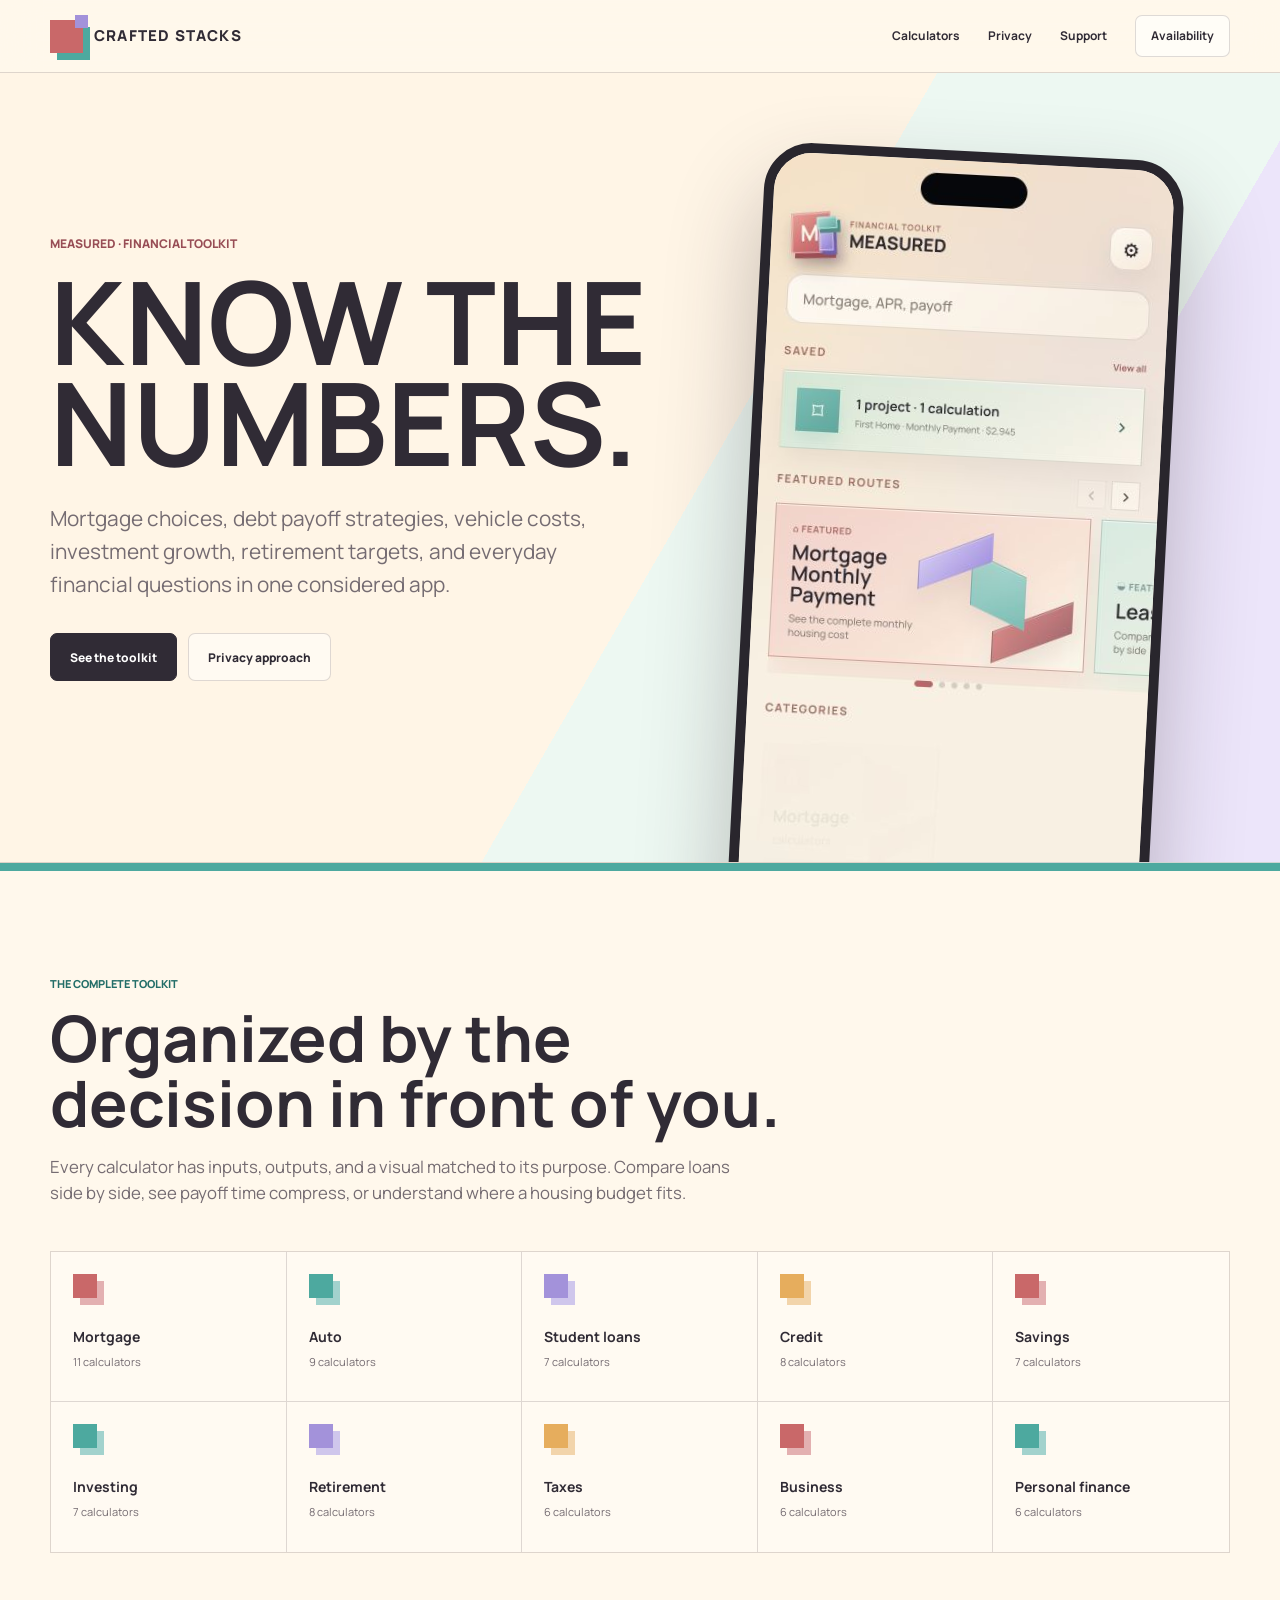
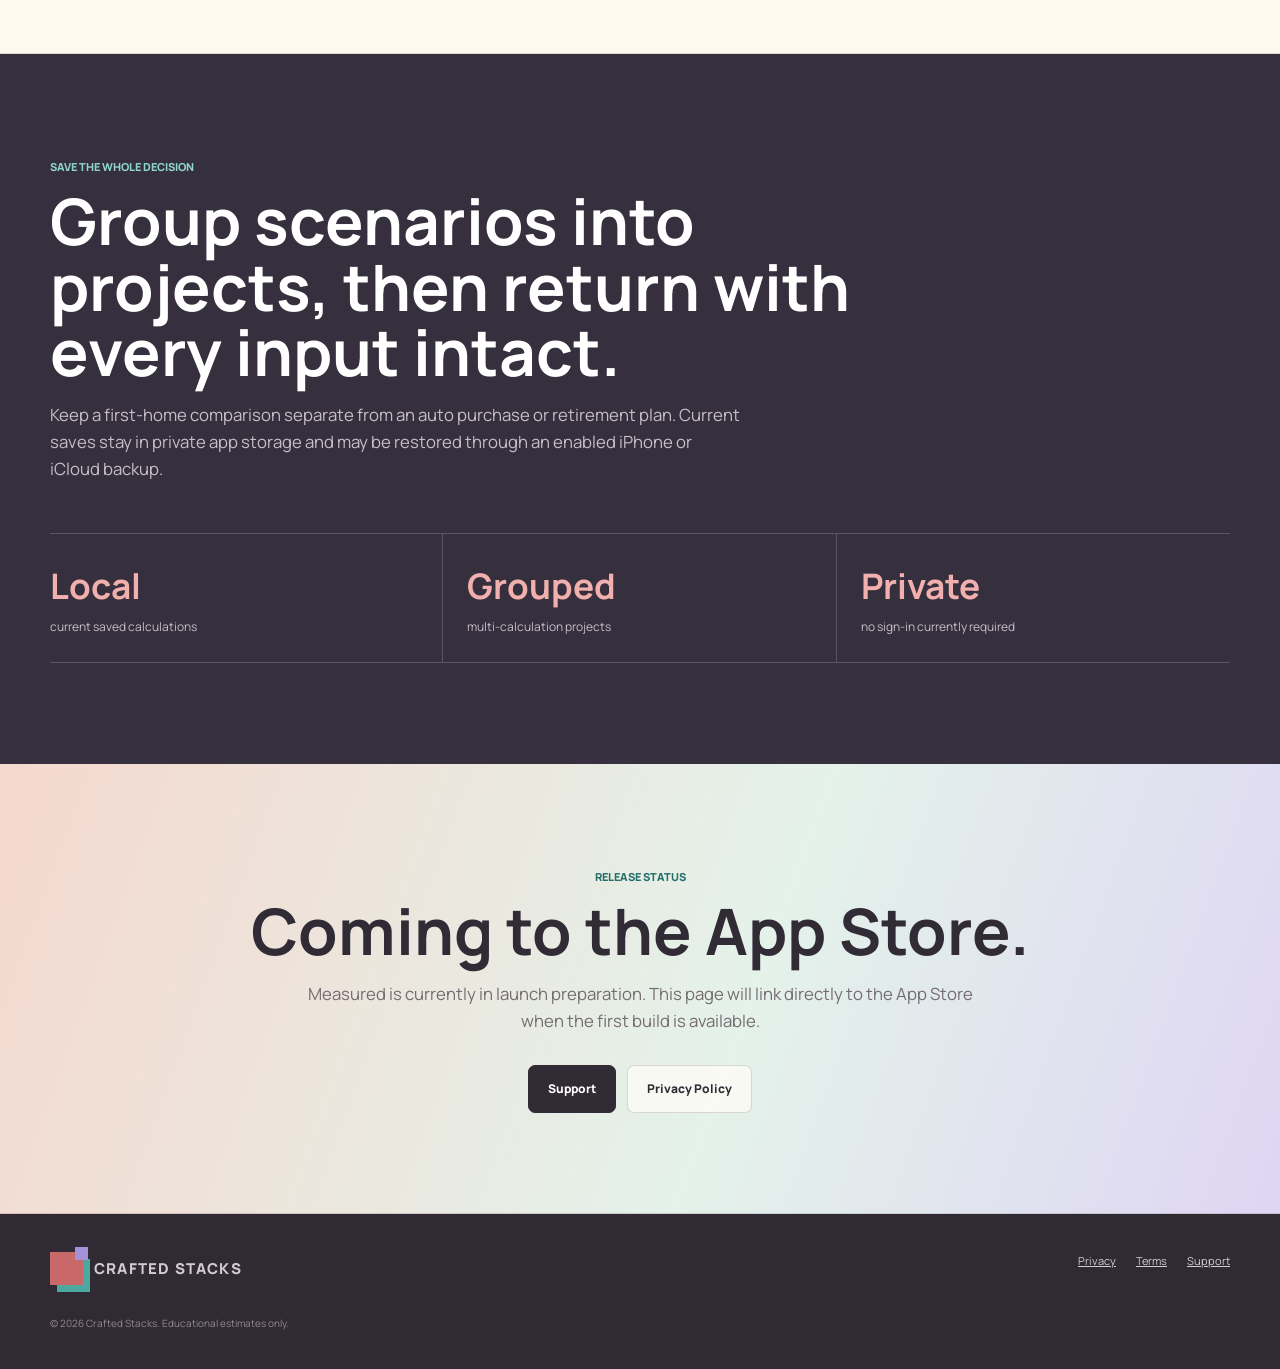
==== public/measured/index.html @ fae67d51 "Serve Cloudflare assets from public directory" ====
<!doctype html><html lang="en"><head><meta charset="UTF-8"><meta name="viewport" content="width=device-width,initial-scale=1"><meta name="description" content="Measured is a focused iPhone toolkit with 75 calculators for mortgages, debt, auto, savings, investing, retirement, taxes, and more."><title>Measured · Financial Calculators for iPhone</title><link rel="stylesheet" href="/styles.css"><script type="application/ld+json">{"@context":"https://schema.org","@type":"MobileApplication","name":"Measured","applicationCategory":"FinanceApplication","operatingSystem":"iOS","description":"75 focused calculators for mortgages, debt, auto, savings, investing, retirement, taxes, business, and personal finance.","publisher":{"@type":"Organization","name":"Crafted Stacks"}}</script></head><body>
<header class="site-header"><div class="shell nav"><a class="studio-mark" href="/"><span class="studio-symbol"></span>Crafted Stacks</a><nav class="nav-links"><a href="#calculators">Calculators</a><a href="/measured/privacy/">Privacy</a><a href="/measured/support/">Support</a><a class="nav-cta" href="#availability">Availability</a></nav></div></header>
<main><section class="hero"><div class="shell hero-inner"><div class="hero-copy"><p class="eyebrow">Measured · Financial toolkit</p><h1>Know the numbers.</h1><p class="hero-lede">Mortgage choices, debt payoff strategies, vehicle costs, investment growth, retirement targets, and everyday financial questions in one considered app.</p><div class="actions"><a class="button" href="#calculators">See the toolkit</a><a class="button secondary" href="/measured/privacy/">Privacy approach</a></div></div></div><figure class="hero-shot"><img src="/assets/measured-home.png" alt="Measured financial calculator app home screen"></figure></section>
<section class="band" id="calculators"><div class="shell"><span class="band-kicker">The complete toolkit</span><h2>Organized by the decision in front of you.</h2><p class="band-intro">Every calculator has inputs, outputs, and a visual matched to its purpose. Compare loans side by side, see payoff time compress, or understand where a housing budget fits.</p><div class="category-grid"><div class="category coral"><i></i><strong>Mortgage</strong><span>11 calculators</span></div><div class="category teal"><i></i><strong>Auto</strong><span>9 calculators</span></div><div class="category lavender"><i></i><strong>Student loans</strong><span>7 calculators</span></div><div class="category amber"><i></i><strong>Credit</strong><span>8 calculators</span></div><div class="category coral"><i></i><strong>Savings</strong><span>7 calculators</span></div><div class="category teal"><i></i><strong>Investing</strong><span>7 calculators</span></div><div class="category lavender"><i></i><strong>Retirement</strong><span>8 calculators</span></div><div class="category amber"><i></i><strong>Taxes</strong><span>6 calculators</span></div><div class="category coral"><i></i><strong>Business</strong><span>6 calculators</span></div><div class="category teal"><i></i><strong>Personal finance</strong><span>6 calculators</span></div></div></div></section>
<section class="band product-band"><div class="shell"><span class="band-kicker">Save the whole decision</span><h2>Group scenarios into projects, then return with every input intact.</h2><p class="band-intro">Keep a first-home comparison separate from an auto purchase or retirement plan. Current saves stay in private app storage and may be restored through an enabled iPhone or iCloud backup.</p><div class="proof-row"><div class="proof"><b>Local</b><span>current saved calculations</span></div><div class="proof"><b>Grouped</b><span>multi-calculation projects</span></div><div class="proof"><b>Private</b><span>no sign-in currently required</span></div></div></div></section>
<section class="band availability" id="availability"><div class="shell"><span class="band-kicker">Release status</span><h2>Coming to the App Store.</h2><p class="band-intro">Measured is currently in launch preparation. This page will link directly to the App Store when the first build is available.</p><div class="actions"><a class="button" href="/measured/support/">Support</a><a class="button secondary" href="/measured/privacy/">Privacy Policy</a></div></div></section></main>
<footer class="site-footer"><div class="shell"><div class="footer-grid"><a class="studio-mark" href="/"><span class="studio-symbol"></span>Crafted Stacks</a><div class="footer-links"><a href="/measured/privacy/">Privacy</a><a href="/measured/terms/">Terms</a><a href="/measured/support/">Support</a></div></div><div class="copyright">© 2026 Crafted Stacks. Educational estimates only.</div></div></footer></body></html>
---- styles.css ----
@font-face{font-family:Manrope;src:url('/assets/manrope.woff2') format('woff2');font-weight:200 800;font-display:swap}
:root{--ink:#302b35;--muted:#756c72;--paper:#fff8ec;--paper-2:#f7ebdc;--panel:#fffdf7;--coral:#c96869;--coral-dark:#984d55;--teal:#4da99f;--teal-dark:#236e68;--lavender:#a392da;--amber:#e6ad5d;--line:rgba(74,57,64,.18);--shadow:0 28px 70px rgba(74,54,56,.15)}
*{box-sizing:border-box}html{scroll-behavior:smooth}body{margin:0;background:var(--paper);color:var(--ink);font:15px/1.6 Manrope,system-ui,sans-serif}a{color:inherit}img{display:block;max-width:100%}.shell{width:min(1180px,calc(100% - 40px));margin:0 auto}.site-header{position:relative;z-index:10;border-bottom:1px solid var(--line);background:rgba(255,248,236,.9);backdrop-filter:blur(18px)}.nav{min-height:72px;display:flex;align-items:center;justify-content:space-between;gap:24px}.studio-mark{display:flex;align-items:center;gap:11px;text-decoration:none;font-weight:800;letter-spacing:.08em;text-transform:uppercase}.studio-symbol{width:33px;height:33px;position:relative;background:var(--coral);box-shadow:7px 7px 0 var(--teal)}.studio-symbol:after{content:"";position:absolute;width:13px;height:13px;right:-5px;top:-5px;background:var(--lavender)}.nav-links{display:flex;align-items:center;gap:28px}.nav-links a{text-decoration:none;font-size:12px;font-weight:700}.nav-cta{padding:10px 15px;border:1px solid var(--line);border-radius:7px;background:var(--panel)}
.hero{min-height:calc(100vh - 110px);position:relative;overflow:hidden;display:flex;align-items:center;border-bottom:1px solid var(--line);background:linear-gradient(120deg,#fff5e6 0 54%,#edf8f2 54% 76%,#ece5fa 76%)}.hero+.band{border-top:8px solid var(--teal)}.hero-inner{position:relative;z-index:2;padding:90px 0 110px}.hero-copy{width:min(610px,56%)}.eyebrow{margin:0 0 18px;color:var(--coral-dark);font-size:12px;font-weight:800;text-transform:uppercase}.hero h1{margin:0;font-size:clamp(4rem,9vw,8.5rem);line-height:.88;letter-spacing:0;text-transform:uppercase}.hero-lede{max-width:570px;margin:28px 0 32px;color:var(--muted);font-size:clamp(1.05rem,2vw,1.3rem)}.actions{display:flex;flex-wrap:wrap;gap:11px}.button{min-height:48px;display:inline-flex;align-items:center;justify-content:center;gap:9px;padding:0 19px;border:1px solid var(--ink);border-radius:7px;background:var(--ink);color:white;font-size:12px;font-weight:800;text-decoration:none}.button.secondary{background:rgba(255,253,247,.72);color:var(--ink);border-color:var(--line)}.hero-shot{position:absolute;z-index:1;width:min(420px,34vw);right:6vw;top:8%;border:10px solid #29262d;border-radius:48px;box-shadow:0 44px 90px rgba(50,38,45,.29);transform:rotate(3deg);overflow:hidden;background:var(--paper)}.hero-shot img{width:100%;aspect-ratio:390/844;object-fit:cover}.hero-block{position:absolute;right:-30px;bottom:-90px;width:300px;height:220px;background:var(--coral);transform:skewY(-8deg);opacity:.8}
.band{padding:100px 0;border-bottom:1px solid var(--line)}.band-kicker{color:var(--teal-dark);font-size:11px;font-weight:800;text-transform:uppercase}.band h2{max-width:780px;margin:10px 0 18px;font-size:clamp(2.2rem,5vw,4.5rem);line-height:1.02;letter-spacing:0}.band-intro{max-width:690px;margin:0;color:var(--muted);font-size:1.05rem}.category-grid{display:grid;grid-template-columns:repeat(5,minmax(0,1fr));margin-top:44px;border:1px solid var(--line)}.category{min-height:150px;padding:22px;border-right:1px solid var(--line);border-bottom:1px solid var(--line);background:rgba(255,253,247,.55)}.category:nth-child(5n){border-right:0}.category:nth-last-child(-n+5){border-bottom:0}.category i{display:block;width:24px;height:24px;margin-bottom:28px;background:var(--tile);box-shadow:7px 7px 0 color-mix(in srgb,var(--tile) 52%,white)}.category strong{display:block;font-size:14px}.category span{color:var(--muted);font-size:11px}.coral{--tile:var(--coral)}.teal{--tile:var(--teal)}.lavender{--tile:var(--lavender)}.amber{--tile:var(--amber)}
.product-band{background:#352f3e;color:#fff}.product-band .band-kicker{color:#8ed5ca}.product-band h2{max-width:900px}.product-band .band-intro{color:#c8bec8}.proof-row{display:grid;grid-template-columns:1fr 1fr 1fr;margin-top:50px;border-block:1px solid rgba(255,255,255,.18)}.proof{padding:24px 24px 24px 0;border-right:1px solid rgba(255,255,255,.18)}.proof:not(:first-child){padding-left:24px}.proof:last-child{border-right:0}.proof b{display:block;color:#f1b0ad;font-size:2.2rem}.proof span{color:#c8bec8;font-size:12px}
.principles{display:grid;grid-template-columns:1fr 1fr;gap:70px;align-items:start}.principles-list{border-top:1px solid var(--line)}.principle{display:grid;grid-template-columns:42px 1fr;gap:20px;padding:24px 0;border-bottom:1px solid var(--line)}.principle b{color:var(--coral-dark)}.principle h3{margin:0 0 5px;font-size:17px}.principle p{margin:0;color:var(--muted);font-size:12px}
.availability{background:linear-gradient(110deg,#f5d8ce,#e4f2ea 58%,#ded5f3);text-align:center}.availability h2{margin-inline:auto}.availability .band-intro{margin-inline:auto}.availability .actions{justify-content:center;margin-top:30px}.site-footer{padding:38px 0;background:#2f2a34;color:#d4cad2}.footer-grid{display:flex;justify-content:space-between;gap:30px}.footer-links{display:flex;flex-wrap:wrap;gap:20px}.footer-links a{font-size:11px}.copyright{margin-top:30px;color:#948994;font-size:10px}
.legal-main{width:min(820px,calc(100% - 40px));margin:0 auto;padding:70px 0 100px}.legal-main h1{margin:0;font-size:clamp(3rem,8vw,5.8rem);line-height:1;letter-spacing:0}.legal-main h2{margin:52px 0 12px;font-size:1.45rem}.legal-main h3{margin:26px 0 8px;font-size:1rem}.legal-main p,.legal-main li{color:var(--muted)}.legal-summary{margin:34px 0;padding:23px;border:1px solid var(--line);border-radius:7px;background:var(--panel)}.legal-summary h2{margin:0 0 10px}.legal-nav{padding:18px 0;border-block:1px solid var(--line)}.legal-nav a{display:inline-block;margin:5px 18px 5px 0;color:var(--coral-dark);font-weight:700}.data-list{margin:26px 0;border:1px solid var(--line)}.data-item{display:grid;grid-template-columns:210px 1fr;gap:25px;padding:19px;border-bottom:1px solid var(--line);background:rgba(255,253,247,.6)}.data-item:last-child{border-bottom:0}.data-item p{margin:0}.notice{padding:17px;border-left:4px solid var(--teal);background:#eaf6f1}.support-actions{display:flex;gap:10px;flex-wrap:wrap;margin:28px 0}
@media(max-width:850px){.hero{min-height:850px;align-items:flex-start;background:linear-gradient(160deg,#fff5e6 0 58%,#edf8f2 58% 78%,#ece5fa 78%)}.hero+.band{border-top:8px solid var(--teal)}.hero-inner{padding-top:70px}.hero-copy{width:100%}.hero-shot{width:260px;right:9vw;top:auto;bottom:-80px;transform:rotate(2deg)}.hero-block{display:none}.category-grid{grid-template-columns:repeat(2,1fr)}.category:nth-child(n){border-right:1px solid var(--line);border-bottom:1px solid var(--line)}.category:nth-child(2n){border-right:0}.category:nth-last-child(-n+2){border-bottom:0}.principles{grid-template-columns:1fr}.proof-row{grid-template-columns:1fr}.proof,.proof:not(:first-child){padding:18px 0;border-right:0;border-bottom:1px solid rgba(255,255,255,.18)}.proof:last-child{border-bottom:0}}
@media(max-width:560px){.shell{width:min(100% - 28px,1180px)}.nav-links a:not(.nav-cta){display:none}.hero{min-height:700px}.hero+.band{border-top:8px solid var(--teal)}.hero-inner{padding-top:55px}.hero h1{font-size:3.9rem}.hero-shot{width:190px;right:38px;top:360px;bottom:auto;border-width:7px;border-radius:34px}.band{padding:52px 0}.category{min-height:130px;padding:17px}.category i{margin-bottom:22px}.footer-grid{display:grid}.data-item{grid-template-columns:1fr;gap:5px}.legal-main{width:min(100% - 28px,820px);padding-top:50px}}
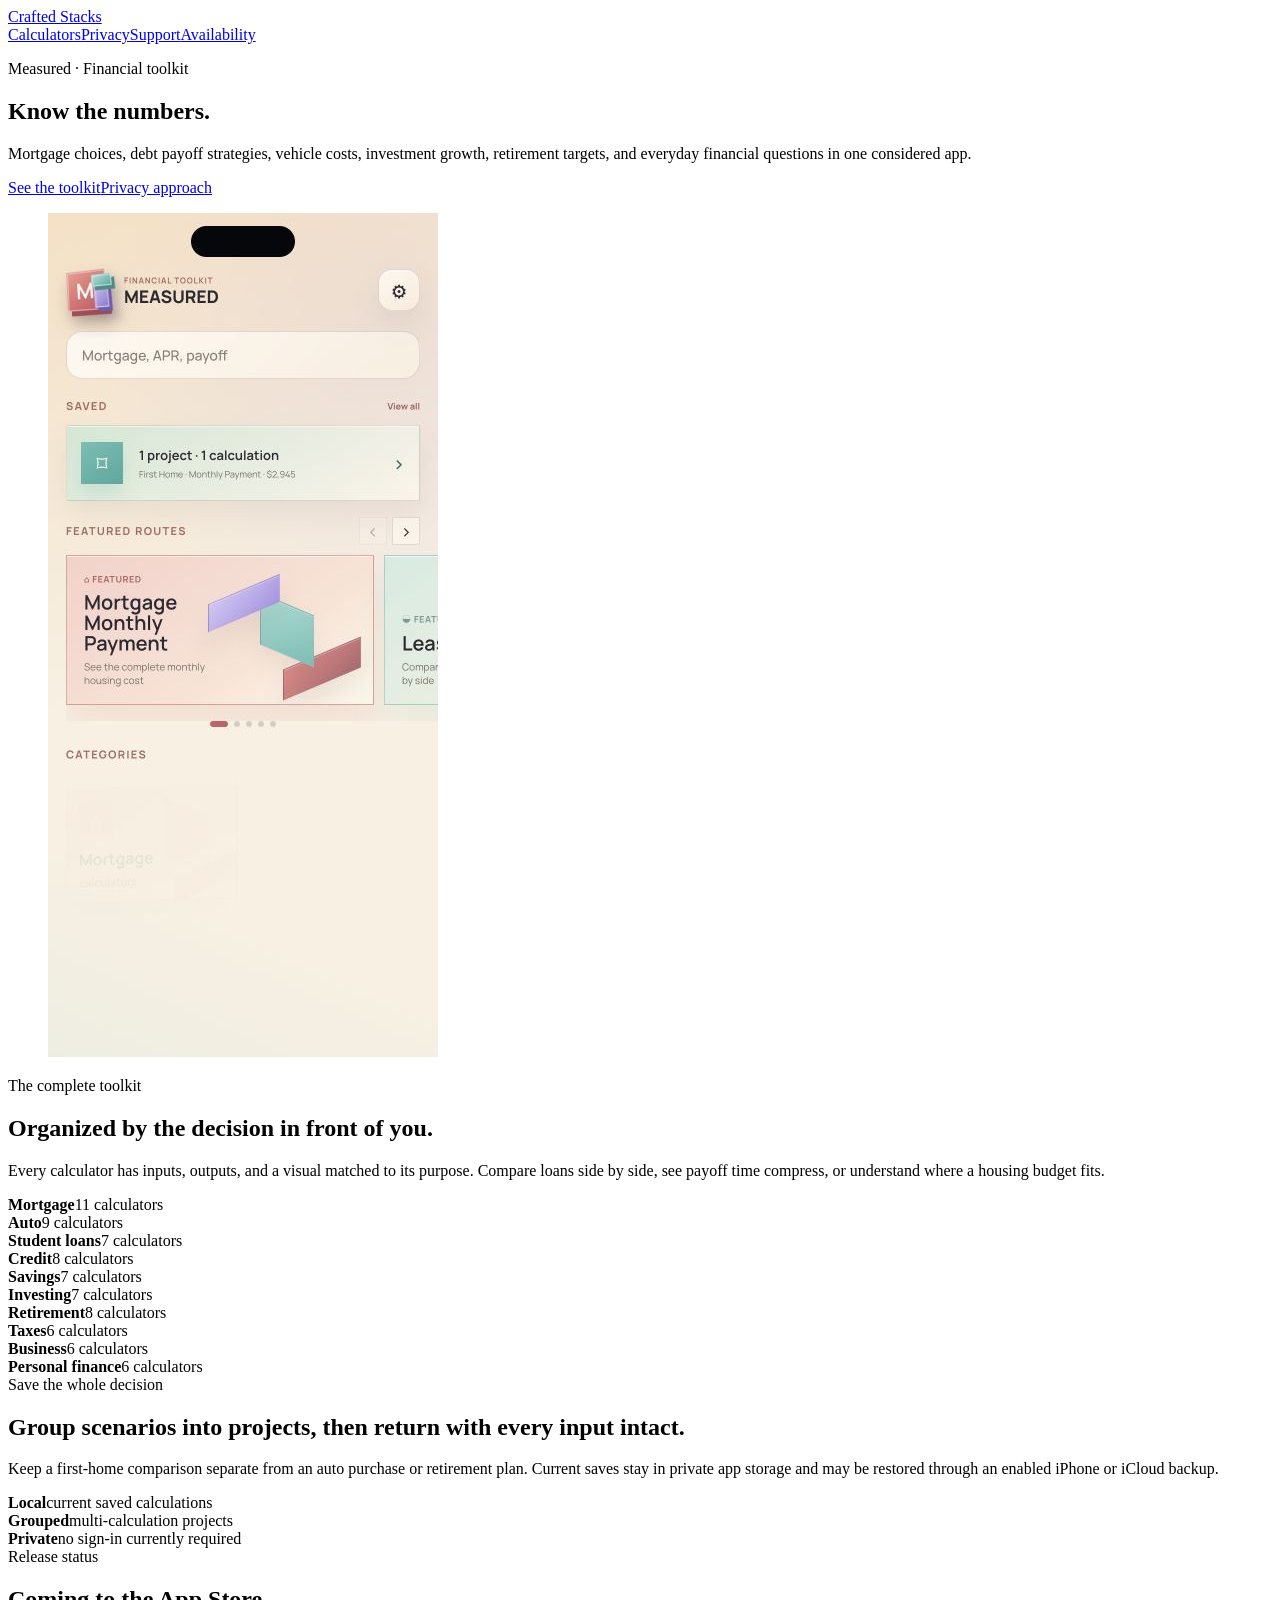
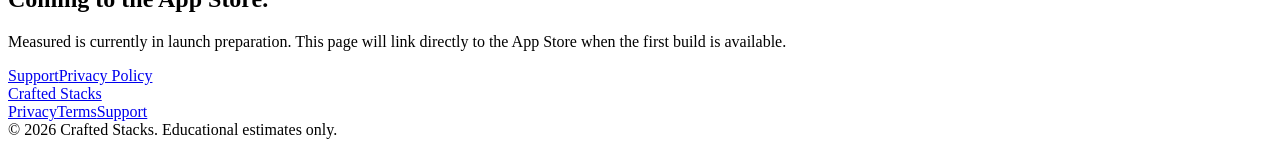
==== commit 09383b93: "Refresh deployed stylesheet asset" ====
--- a/public/measured/index.html
+++ b/public/measured/index.html
@@ -1,4 +1,4 @@
-<!doctype html><html lang="en"><head><meta charset="UTF-8"><meta name="viewport" content="width=device-width,initial-scale=1"><meta name="description" content="Measured is a focused iPhone toolkit with 75 calculators for mortgages, debt, auto, savings, investing, retirement, taxes, and more."><title>Measured · Financial Calculators for iPhone</title><link rel="stylesheet" href="/styles.css"><script type="application/ld+json">{"@context":"https://schema.org","@type":"MobileApplication","name":"Measured","applicationCategory":"FinanceApplication","operatingSystem":"iOS","description":"75 focused calculators for mortgages, debt, auto, savings, investing, retirement, taxes, business, and personal finance.","publisher":{"@type":"Organization","name":"Crafted Stacks"}}</script></head><body>
+<!doctype html><html lang="en"><head><meta charset="UTF-8"><meta name="viewport" content="width=device-width,initial-scale=1"><meta name="description" content="Measured is a focused iPhone toolkit with 75 calculators for mortgages, debt, auto, savings, investing, retirement, taxes, and more."><title>Measured · Financial Calculators for iPhone</title><link rel="stylesheet" href="/site.css"><script type="application/ld+json">{"@context":"https://schema.org","@type":"MobileApplication","name":"Measured","applicationCategory":"FinanceApplication","operatingSystem":"iOS","description":"75 focused calculators for mortgages, debt, auto, savings, investing, retirement, taxes, business, and personal finance.","publisher":{"@type":"Organization","name":"Crafted Stacks"}}</script></head><body>
 <header class="site-header"><div class="shell nav"><a class="studio-mark" href="/"><span class="studio-symbol"></span>Crafted Stacks</a><nav class="nav-links"><a href="#calculators">Calculators</a><a href="/measured/privacy/">Privacy</a><a href="/measured/support/">Support</a><a class="nav-cta" href="#availability">Availability</a></nav></div></header>
 <main><section class="hero"><div class="shell hero-inner"><div class="hero-copy"><p class="eyebrow">Measured · Financial toolkit</p><h1>Know the numbers.</h1><p class="hero-lede">Mortgage choices, debt payoff strategies, vehicle costs, investment growth, retirement targets, and everyday financial questions in one considered app.</p><div class="actions"><a class="button" href="#calculators">See the toolkit</a><a class="button secondary" href="/measured/privacy/">Privacy approach</a></div></div></div><figure class="hero-shot"><img src="/assets/measured-home.png" alt="Measured financial calculator app home screen"></figure></section>
 <section class="band" id="calculators"><div class="shell"><span class="band-kicker">The complete toolkit</span><h2>Organized by the decision in front of you.</h2><p class="band-intro">Every calculator has inputs, outputs, and a visual matched to its purpose. Compare loans side by side, see payoff time compress, or understand where a housing budget fits.</p><div class="category-grid"><div class="category coral"><i></i><strong>Mortgage</strong><span>11 calculators</span></div><div class="category teal"><i></i><strong>Auto</strong><span>9 calculators</span></div><div class="category lavender"><i></i><strong>Student loans</strong><span>7 calculators</span></div><div class="category amber"><i></i><strong>Credit</strong><span>8 calculators</span></div><div class="category coral"><i></i><strong>Savings</strong><span>7 calculators</span></div><div class="category teal"><i></i><strong>Investing</strong><span>7 calculators</span></div><div class="category lavender"><i></i><strong>Retirement</strong><span>8 calculators</span></div><div class="category amber"><i></i><strong>Taxes</strong><span>6 calculators</span></div><div class="category coral"><i></i><strong>Business</strong><span>6 calculators</span></div><div class="category teal"><i></i><strong>Personal finance</strong><span>6 calculators</span></div></div></div></section>
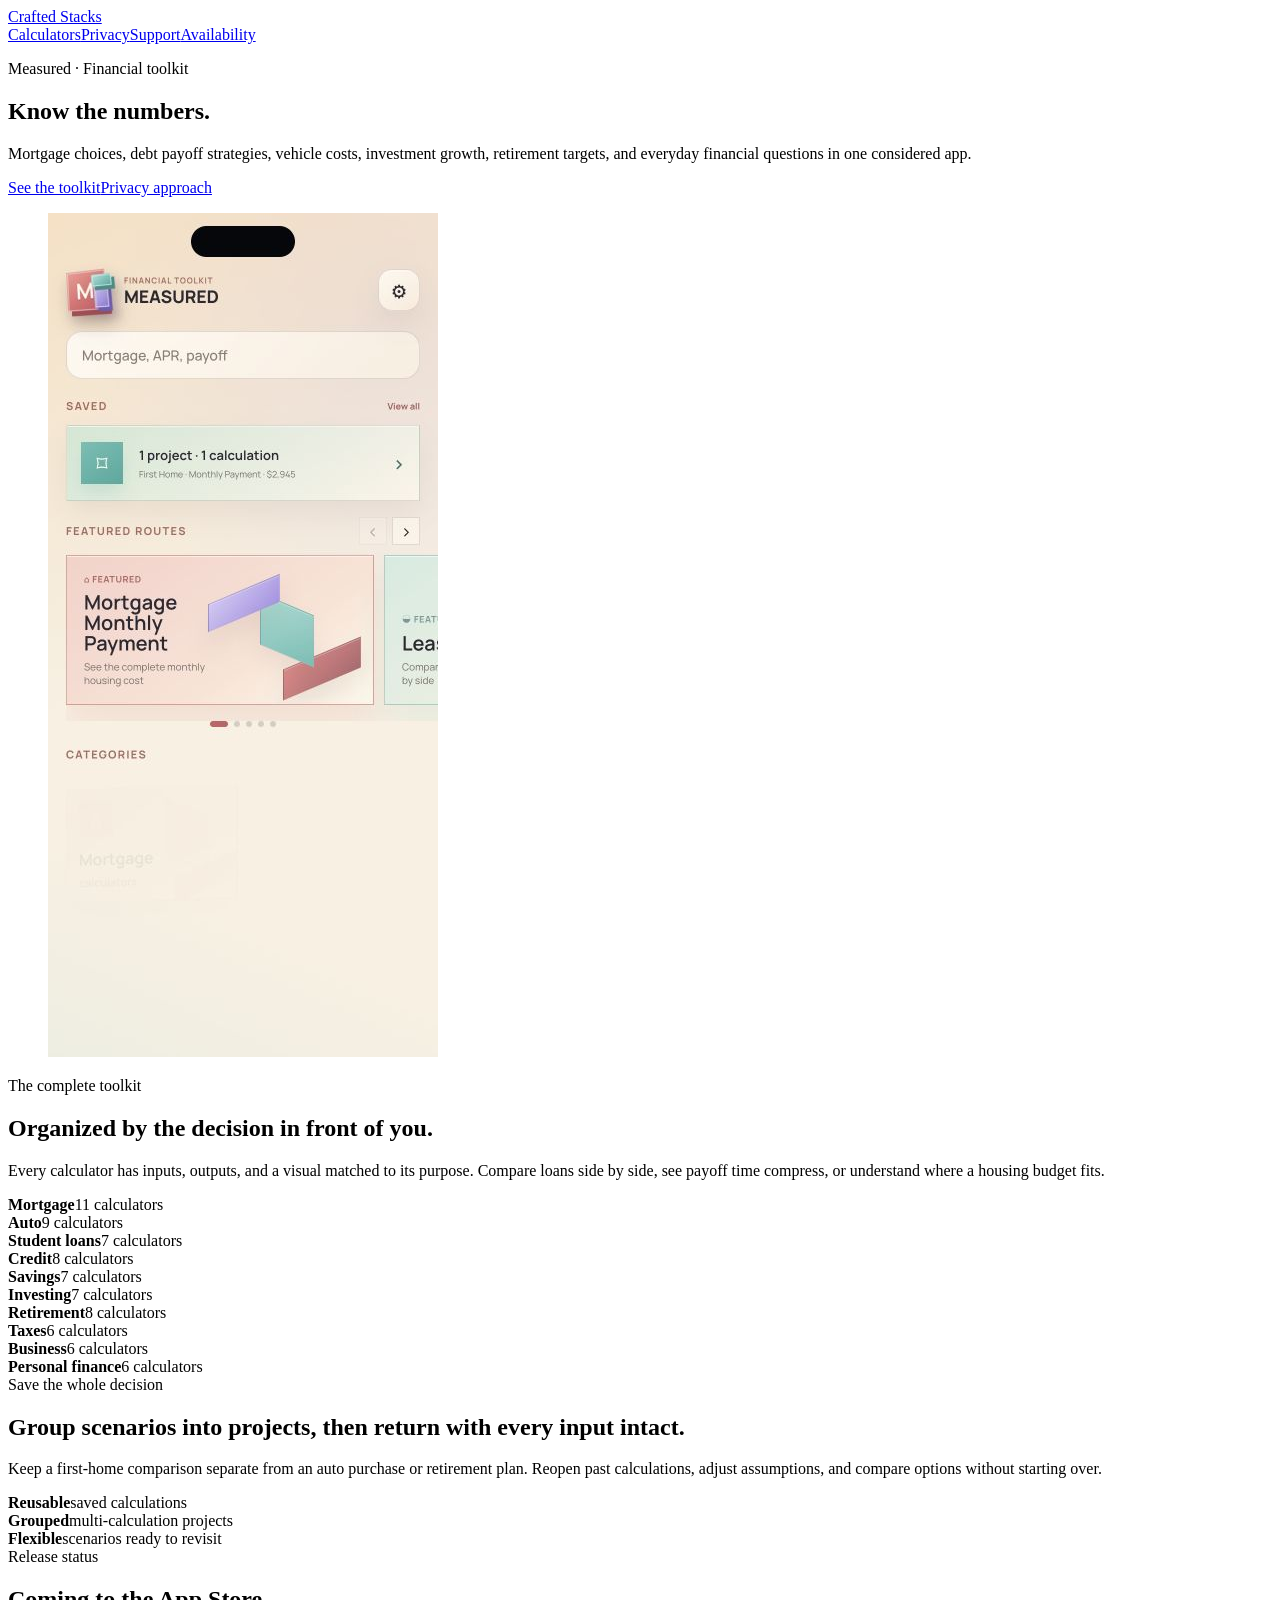
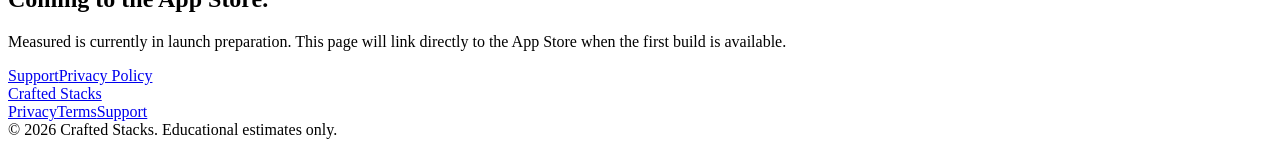
==== commit f588484d: "Make Measured privacy copy future-friendly" ====
--- a/public/measured/index.html
+++ b/public/measured/index.html
@@ -2,6 +2,6 @@
 <header class="site-header"><div class="shell nav"><a class="studio-mark" href="/"><span class="studio-symbol"></span>Crafted Stacks</a><nav class="nav-links"><a href="#calculators">Calculators</a><a href="/measured/privacy/">Privacy</a><a href="/measured/support/">Support</a><a class="nav-cta" href="#availability">Availability</a></nav></div></header>
 <main><section class="hero"><div class="shell hero-inner"><div class="hero-copy"><p class="eyebrow">Measured · Financial toolkit</p><h1>Know the numbers.</h1><p class="hero-lede">Mortgage choices, debt payoff strategies, vehicle costs, investment growth, retirement targets, and everyday financial questions in one considered app.</p><div class="actions"><a class="button" href="#calculators">See the toolkit</a><a class="button secondary" href="/measured/privacy/">Privacy approach</a></div></div></div><figure class="hero-shot"><img src="/assets/measured-home.png" alt="Measured financial calculator app home screen"></figure></section>
 <section class="band" id="calculators"><div class="shell"><span class="band-kicker">The complete toolkit</span><h2>Organized by the decision in front of you.</h2><p class="band-intro">Every calculator has inputs, outputs, and a visual matched to its purpose. Compare loans side by side, see payoff time compress, or understand where a housing budget fits.</p><div class="category-grid"><div class="category coral"><i></i><strong>Mortgage</strong><span>11 calculators</span></div><div class="category teal"><i></i><strong>Auto</strong><span>9 calculators</span></div><div class="category lavender"><i></i><strong>Student loans</strong><span>7 calculators</span></div><div class="category amber"><i></i><strong>Credit</strong><span>8 calculators</span></div><div class="category coral"><i></i><strong>Savings</strong><span>7 calculators</span></div><div class="category teal"><i></i><strong>Investing</strong><span>7 calculators</span></div><div class="category lavender"><i></i><strong>Retirement</strong><span>8 calculators</span></div><div class="category amber"><i></i><strong>Taxes</strong><span>6 calculators</span></div><div class="category coral"><i></i><strong>Business</strong><span>6 calculators</span></div><div class="category teal"><i></i><strong>Personal finance</strong><span>6 calculators</span></div></div></div></section>
-<section class="band product-band"><div class="shell"><span class="band-kicker">Save the whole decision</span><h2>Group scenarios into projects, then return with every input intact.</h2><p class="band-intro">Keep a first-home comparison separate from an auto purchase or retirement plan. Current saves stay in private app storage and may be restored through an enabled iPhone or iCloud backup.</p><div class="proof-row"><div class="proof"><b>Local</b><span>current saved calculations</span></div><div class="proof"><b>Grouped</b><span>multi-calculation projects</span></div><div class="proof"><b>Private</b><span>no sign-in currently required</span></div></div></div></section>
+<section class="band product-band"><div class="shell"><span class="band-kicker">Save the whole decision</span><h2>Group scenarios into projects, then return with every input intact.</h2><p class="band-intro">Keep a first-home comparison separate from an auto purchase or retirement plan. Reopen past calculations, adjust assumptions, and compare options without starting over.</p><div class="proof-row"><div class="proof"><b>Reusable</b><span>saved calculations</span></div><div class="proof"><b>Grouped</b><span>multi-calculation projects</span></div><div class="proof"><b>Flexible</b><span>scenarios ready to revisit</span></div></div></div></section>
 <section class="band availability" id="availability"><div class="shell"><span class="band-kicker">Release status</span><h2>Coming to the App Store.</h2><p class="band-intro">Measured is currently in launch preparation. This page will link directly to the App Store when the first build is available.</p><div class="actions"><a class="button" href="/measured/support/">Support</a><a class="button secondary" href="/measured/privacy/">Privacy Policy</a></div></div></section></main>
 <footer class="site-footer"><div class="shell"><div class="footer-grid"><a class="studio-mark" href="/"><span class="studio-symbol"></span>Crafted Stacks</a><div class="footer-links"><a href="/measured/privacy/">Privacy</a><a href="/measured/terms/">Terms</a><a href="/measured/support/">Support</a></div></div><div class="copyright">© 2026 Crafted Stacks. Educational estimates only.</div></div></footer></body></html>
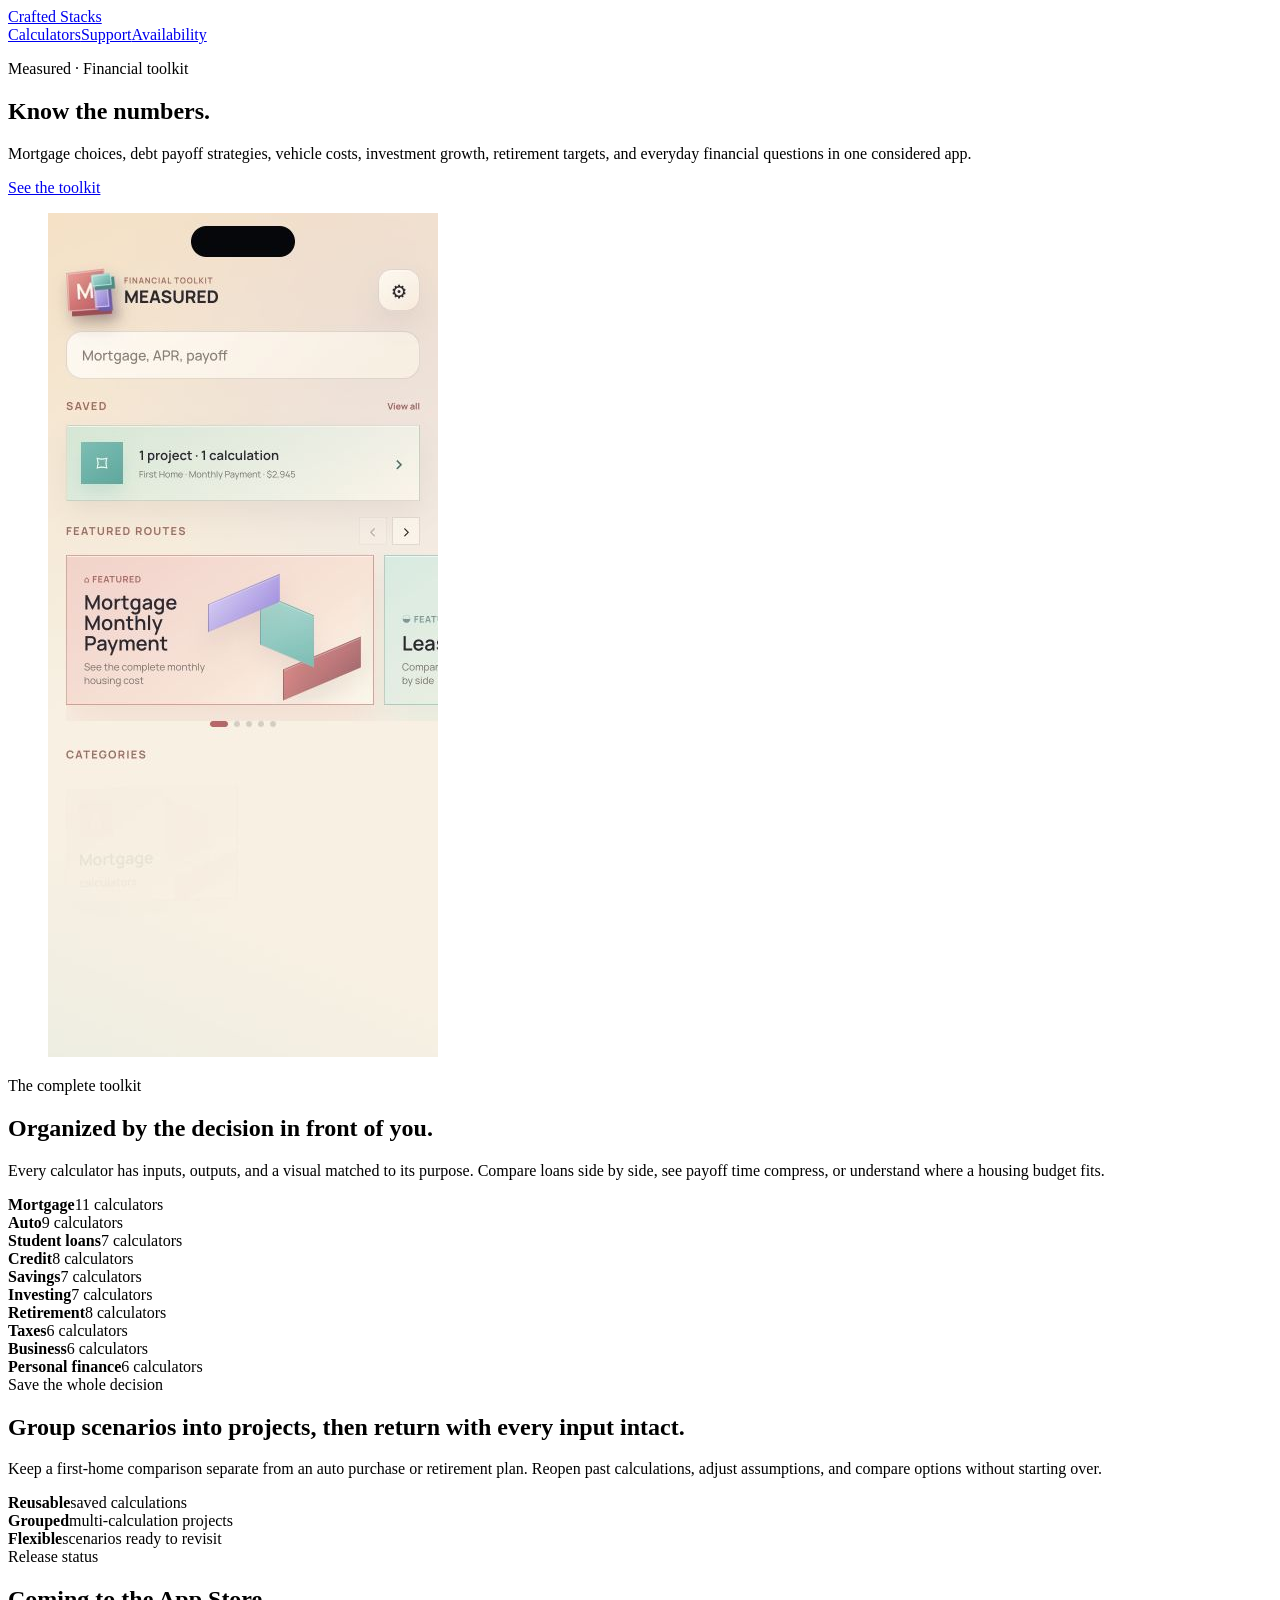
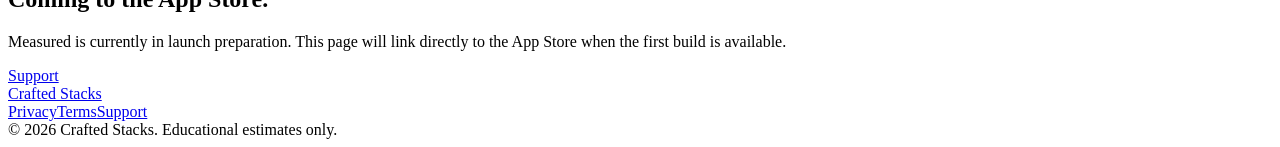
==== commit 494deb47: "Move privacy links to website footers" ====
--- a/public/measured/index.html
+++ b/public/measured/index.html
@@ -1,7 +1,7 @@
 <!doctype html><html lang="en"><head><meta charset="UTF-8"><meta name="viewport" content="width=device-width,initial-scale=1"><meta name="description" content="Measured is a focused iPhone toolkit with 75 calculators for mortgages, debt, auto, savings, investing, retirement, taxes, and more."><title>Measured · Financial Calculators for iPhone</title><link rel="stylesheet" href="/site.css"><script type="application/ld+json">{"@context":"https://schema.org","@type":"MobileApplication","name":"Measured","applicationCategory":"FinanceApplication","operatingSystem":"iOS","description":"75 focused calculators for mortgages, debt, auto, savings, investing, retirement, taxes, business, and personal finance.","publisher":{"@type":"Organization","name":"Crafted Stacks"}}</script></head><body>
-<header class="site-header"><div class="shell nav"><a class="studio-mark" href="/"><span class="studio-symbol"></span>Crafted Stacks</a><nav class="nav-links"><a href="#calculators">Calculators</a><a href="/measured/privacy/">Privacy</a><a href="/measured/support/">Support</a><a class="nav-cta" href="#availability">Availability</a></nav></div></header>
-<main><section class="hero"><div class="shell hero-inner"><div class="hero-copy"><p class="eyebrow">Measured · Financial toolkit</p><h1>Know the numbers.</h1><p class="hero-lede">Mortgage choices, debt payoff strategies, vehicle costs, investment growth, retirement targets, and everyday financial questions in one considered app.</p><div class="actions"><a class="button" href="#calculators">See the toolkit</a><a class="button secondary" href="/measured/privacy/">Privacy approach</a></div></div></div><figure class="hero-shot"><img src="/assets/measured-home.png" alt="Measured financial calculator app home screen"></figure></section>
+<header class="site-header"><div class="shell nav"><a class="studio-mark" href="/"><span class="studio-symbol"></span>Crafted Stacks</a><nav class="nav-links"><a href="#calculators">Calculators</a><a href="/measured/support/">Support</a><a class="nav-cta" href="#availability">Availability</a></nav></div></header>
+<main><section class="hero"><div class="shell hero-inner"><div class="hero-copy"><p class="eyebrow">Measured · Financial toolkit</p><h1>Know the numbers.</h1><p class="hero-lede">Mortgage choices, debt payoff strategies, vehicle costs, investment growth, retirement targets, and everyday financial questions in one considered app.</p><div class="actions"><a class="button" href="#calculators">See the toolkit</a></div></div></div><figure class="hero-shot"><img src="/assets/measured-home.png" alt="Measured financial calculator app home screen"></figure></section>
 <section class="band" id="calculators"><div class="shell"><span class="band-kicker">The complete toolkit</span><h2>Organized by the decision in front of you.</h2><p class="band-intro">Every calculator has inputs, outputs, and a visual matched to its purpose. Compare loans side by side, see payoff time compress, or understand where a housing budget fits.</p><div class="category-grid"><div class="category coral"><i></i><strong>Mortgage</strong><span>11 calculators</span></div><div class="category teal"><i></i><strong>Auto</strong><span>9 calculators</span></div><div class="category lavender"><i></i><strong>Student loans</strong><span>7 calculators</span></div><div class="category amber"><i></i><strong>Credit</strong><span>8 calculators</span></div><div class="category coral"><i></i><strong>Savings</strong><span>7 calculators</span></div><div class="category teal"><i></i><strong>Investing</strong><span>7 calculators</span></div><div class="category lavender"><i></i><strong>Retirement</strong><span>8 calculators</span></div><div class="category amber"><i></i><strong>Taxes</strong><span>6 calculators</span></div><div class="category coral"><i></i><strong>Business</strong><span>6 calculators</span></div><div class="category teal"><i></i><strong>Personal finance</strong><span>6 calculators</span></div></div></div></section>
 <section class="band product-band"><div class="shell"><span class="band-kicker">Save the whole decision</span><h2>Group scenarios into projects, then return with every input intact.</h2><p class="band-intro">Keep a first-home comparison separate from an auto purchase or retirement plan. Reopen past calculations, adjust assumptions, and compare options without starting over.</p><div class="proof-row"><div class="proof"><b>Reusable</b><span>saved calculations</span></div><div class="proof"><b>Grouped</b><span>multi-calculation projects</span></div><div class="proof"><b>Flexible</b><span>scenarios ready to revisit</span></div></div></div></section>
-<section class="band availability" id="availability"><div class="shell"><span class="band-kicker">Release status</span><h2>Coming to the App Store.</h2><p class="band-intro">Measured is currently in launch preparation. This page will link directly to the App Store when the first build is available.</p><div class="actions"><a class="button" href="/measured/support/">Support</a><a class="button secondary" href="/measured/privacy/">Privacy Policy</a></div></div></section></main>
+<section class="band availability" id="availability"><div class="shell"><span class="band-kicker">Release status</span><h2>Coming to the App Store.</h2><p class="band-intro">Measured is currently in launch preparation. This page will link directly to the App Store when the first build is available.</p><div class="actions"><a class="button" href="/measured/support/">Support</a></div></div></section></main>
 <footer class="site-footer"><div class="shell"><div class="footer-grid"><a class="studio-mark" href="/"><span class="studio-symbol"></span>Crafted Stacks</a><div class="footer-links"><a href="/measured/privacy/">Privacy</a><a href="/measured/terms/">Terms</a><a href="/measured/support/">Support</a></div></div><div class="copyright">© 2026 Crafted Stacks. Educational estimates only.</div></div></footer></body></html>
